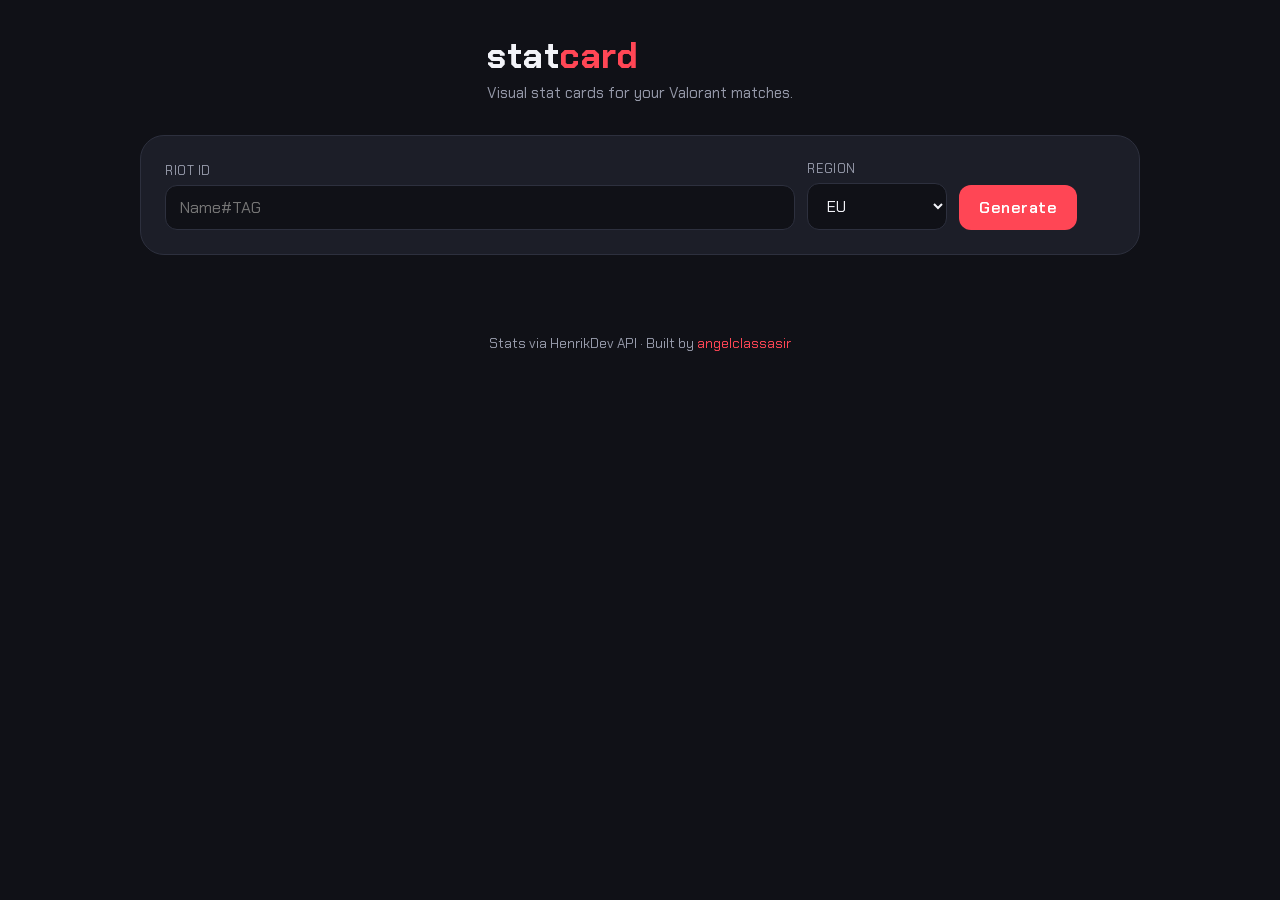
==== frontend/index.html @ bfb0b43c "feat(v2): vanilla HTML/JS/CSS frontend for the public web app" ====
<!DOCTYPE html>
<html lang="en">

<head>
    <meta charset="UTF-8" />
    <meta name="viewport" content="width=device-width, initial-scale=1.0" />
    <title>statcard — Valorant stat cards</title>
    <link rel="preconnect" href="https://fonts.googleapis.com" />
    <link rel="preconnect" href="https://fonts.gstatic.com" crossorigin />
    <link href="https://fonts.googleapis.com/css2?family=Chakra+Petch:wght@400;600;700&display=swap" rel="stylesheet" />
    <link rel="stylesheet" href="styles.css" />
</head>

<body>
    <header>
        <h1>stat<span>card</span></h1>
        <p class="subtitle">Visual stat cards for your Valorant matches.</p>
    </header>

    <main class="container">
        <form class="card-form" id="card-form" novalidate>
            <div class="field">
                <label for="riot-id">Riot ID</label>
                <input id="riot-id" name="riot-id" type="text" placeholder="Name#TAG" autocomplete="off" required />
            </div>

            <div class="field">
                <label for="region">Region</label>
                <select id="region" name="region">
                    <option value="eu" selected>EU</option>
                    <option value="na">NA</option>
                    <option value="ap">AP</option>
                    <option value="kr">KR</option>
                    <option value="br">BR</option>
                    <option value="latam">LATAM</option>
                </select>
            </div>

            <div class="field">
                <label>&nbsp;</label>
                <button type="submit" id="submit-btn">Generate</button>
            </div>

            <div class="field">
                <label>&nbsp;</label>
                <a id="download-link" hidden class="download-link" href="">⬇ Save PNG</a>
            </div>
        </form>

        <div class="preview">
            <div id="status" class="status" role="status" aria-live="polite"></div>
            <img id="preview" hidden alt="Generated stat card" />
        </div>
    </main>

    <footer>
        Stats via HenrikDev API · Built by
        <a href="https://github.com/angelclassasir" target="_blank" rel="noopener">angelclassasir</a>
    </footer>

    <script src="config.js"></script>
    <script src="app.js"></script>
</body>

</html>
---- frontend/styles.css ----
:root {
  --bg: #101117;
  --panel: #1c1e28;
  --panel-edge: #2d303e;
  --accent: #ff4655;
  --text: #f2f3f8;
  --text-muted: #969aaa;
  --win: #56c57f;
  --loss: #e3545f;
  --font: "Chakra Petch", system-ui, -apple-system, "Segoe UI", sans-serif;
}

* {
  box-sizing: border-box;
  margin: 0;
  padding: 0;
}

body {
  background: var(--bg);
  color: var(--text);
  font-family: var(--font);
  min-height: 100vh;
  display: flex;
  flex-direction: column;
  align-items: center;
  padding: 2rem 1rem;
}

h1 {
  font-size: 2.25rem;
  font-weight: 700;
  letter-spacing: 0.02em;
}

h1 span {
  color: var(--accent);
}

.subtitle {
  color: var(--text-muted);
  margin-top: 0.25rem;
  font-size: 0.95rem;
}

.container {
  width: 100%;
  max-width: 1000px;
  margin-top: 2rem;
}

.card-form {
  background: var(--panel);
  border: 1px solid var(--panel-edge);
  border-radius: 24px;
  padding: 1.5rem;
  display: grid;
  grid-template-columns: 1fr 140px 140px auto;
  gap: 0.75rem;
  align-items: end;
}

.field label {
  display: block;
  font-size: 0.8rem;
  color: var(--text-muted);
  margin-bottom: 0.35rem;
  letter-spacing: 0.04em;
  text-transform: uppercase;
}

.field input,
.field select {
  width: 100%;
  padding: 0.7rem 0.9rem;
  background: var(--bg);
  color: var(--text);
  border: 1px solid var(--panel-edge);
  border-radius: 12px;
  font-family: var(--font);
  font-size: 1rem;
  outline: none;
  transition: border-color 0.15s;
}

.field input:focus,
.field select:focus {
  border-color: var(--accent);
}

button {
  padding: 0.75rem 1.25rem;
  background: var(--accent);
  color: #fff;
  border: none;
  border-radius: 12px;
  font-family: var(--font);
  font-size: 1rem;
  font-weight: 600;
  letter-spacing: 0.03em;
  cursor: pointer;
  transition: transform 0.1s, filter 0.15s;
}

button:hover:not(:disabled) {
  filter: brightness(1.1);
}

button:active:not(:disabled) {
  transform: translateY(1px);
}

button:disabled {
  opacity: 0.6;
  cursor: not-allowed;
}

.preview {
  margin-top: 2rem;
  display: flex;
  flex-direction: column;
  align-items: center;
  gap: 1rem;
}

.preview img {
  max-width: 100%;
  height: auto;
  border-radius: 24px;
  box-shadow: 0 12px 40px rgba(0, 0, 0, 0.5);
}

.status {
  padding: 0.75rem 1rem;
  border-radius: 12px;
  font-size: 0.9rem;
  text-align: center;
  width: 100%;
  max-width: 600px;
  display: none;
}

.status.visible {
  display: block;
}

.status.error {
  background: rgba(227, 84, 95, 0.15);
  color: var(--loss);
  border: 1px solid var(--loss);
}

.status.info {
  background: rgba(255, 70, 85, 0.1);
  color: var(--accent);
  border: 1px solid var(--accent);
}

.download-link {
  color: var(--accent);
  text-decoration: none;
  font-weight: 600;
  border-bottom: 1px solid transparent;
  transition: border-color 0.15s;
}

.download-link:hover {
  border-bottom-color: var(--accent);
}

footer {
  margin-top: 3rem;
  color: var(--text-muted);
  font-size: 0.85rem;
}

footer a {
  color: var(--accent);
  text-decoration: none;
}

@media (max-width: 720px) {
  .card-form {
    grid-template-columns: 1fr;
  }

  h1 {
    font-size: 1.75rem;
  }
}
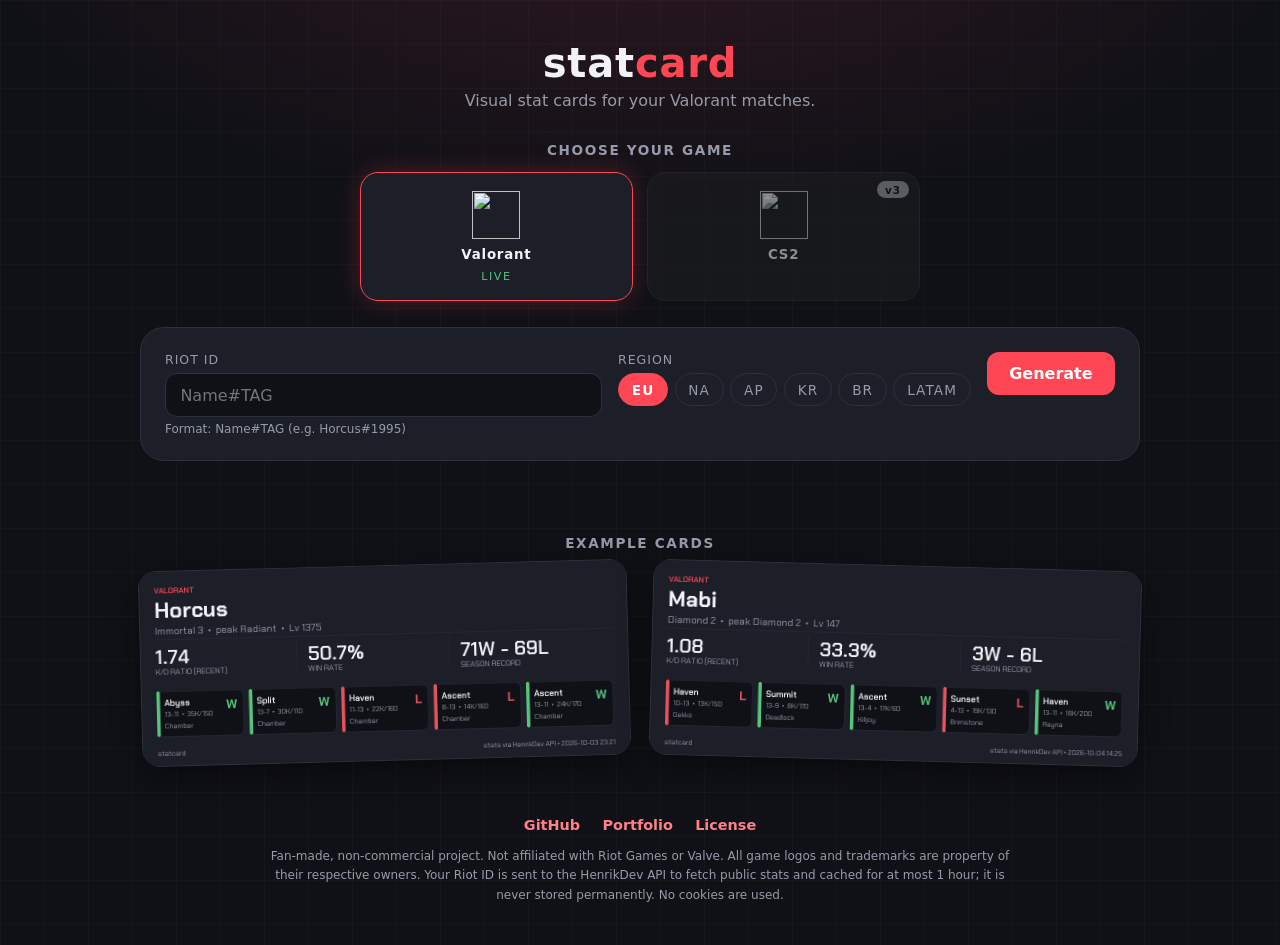
==== commit af1cf93c: "feat(v2.1): game selector, SEO/OG/404/headers, self-hosted WOFF2, a11y & UX polish" ====
--- a/frontend/index.html
+++ b/frontend/index.html
@@ -3,59 +3,122 @@
 
 <head>
     <meta charset="UTF-8" />
-    <meta name="viewport" content="width=device-width, initial-scale=1.0" />
-    <title>statcard — Valorant stat cards</title>
-    <link rel="preconnect" href="https://fonts.googleapis.com" />
-    <link rel="preconnect" href="https://fonts.gstatic.com" crossorigin />
-    <link href="https://fonts.googleapis.com/css2?family=Chakra+Petch:wght@400;600;700&display=swap" rel="stylesheet" />
+    <meta name="viewport" content="width=device-width, initial-scale=1" />
+    <title>statcard — Valorant Stat Card Generator</title>
+    <meta name="description"
+        content="Generate a polished PNG stat card for any Valorant player: rank, K/D, win rate and last matches. Free, no install, no cookies." />
+    <link rel="canonical" href="https://statcard.pages.dev/" />
+    <link rel="icon" type="image/svg+xml" href="favicon.svg" />
+    <meta name="theme-color" content="#101117" />
+
+    <!-- Open Graph -->
+    <meta property="og:type" content="website" />
+    <meta property="og:title" content="statcard — Valorant Stat Card Generator" />
+    <meta property="og:description"
+        content="Generate a polished PNG stat card for any Valorant player: rank, K/D, win rate and last matches. Free, no install, no cookies." />
+    <meta property="og:url" content="https://statcard.pages.dev/" />
+    <meta property="og:image" content="https://statcard.pages.dev/assets/og-1200x630.png" />
+    <meta property="og:image:width" content="1200" />
+    <meta property="og:image:height" content="630" />
+
+    <!-- Twitter / Discord preview -->
+    <meta name="twitter:card" content="summary_large_image" />
+    <meta name="twitter:title" content="statcard — Valorant Stat Card Generator" />
+    <meta name="twitter:description"
+        content="Generate a polished PNG stat card for any Valorant player. Free, no install, no cookies." />
+    <meta name="twitter:image" content="https://statcard.pages.dev/assets/og-1200x630.png" />
+
     <link rel="stylesheet" href="styles.css" />
 </head>
 
 <body>
-    <header>
+    <a class="skip-link" href="#main">Skip to content</a>
+
+    <header class="hero">
         <h1>stat<span>card</span></h1>
-        <p class="subtitle">Visual stat cards for your Valorant matches.</p>
+        <p class="tagline">Visual stat cards for your Valorant matches.</p>
     </header>
 
-    <main class="container">
+    <main id="main">
+        <section class="games" aria-labelledby="games-title">
+            <h2 id="games-title" class="section-title">Choose your game</h2>
+            <div class="game-tiles">
+                <button type="button" class="game-tile is-active" data-game="valorant" aria-pressed="true">
+                    <img src="assets/logo-valorant.png" alt="" width="48" height="48" aria-hidden="true" />
+                    <span class="game-name">Valorant</span>
+                    <span class="game-state">Live</span>
+                </button>
+                <button type="button" class="game-tile" data-game="cs2" disabled aria-pressed="false">
+                    <img src="assets/logo-cs2.png" alt="" width="48" height="48" aria-hidden="true" />
+                    <span class="game-name">CS2</span>
+                    <span class="game-badge">v3</span>
+                </button>
+            </div>
+        </section>
+
         <form class="card-form" id="card-form" novalidate>
             <div class="field">
                 <label for="riot-id">Riot ID</label>
-                <input id="riot-id" name="riot-id" type="text" placeholder="Name#TAG" autocomplete="off" required />
+                <input id="riot-id" name="riot-id" type="text" placeholder="Name#TAG" autocomplete="off" required
+                    aria-describedby="riot-hint" />
+                <p id="riot-hint" class="hint">Format: Name#TAG (e.g. Horcus#1995)</p>
             </div>
 
-            <div class="field">
-                <label for="region">Region</label>
-                <select id="region" name="region">
-                    <option value="eu" selected>EU</option>
-                    <option value="na">NA</option>
-                    <option value="ap">AP</option>
-                    <option value="kr">KR</option>
-                    <option value="br">BR</option>
-                    <option value="latam">LATAM</option>
-                </select>
-            </div>
+            <fieldset class="field">
+                <legend>Region</legend>
+                <div class="pills">
+                    <input type="radio" id="region-eu" name="region" value="eu" checked />
+                    <label for="region-eu">EU</label>
+                    <input type="radio" id="region-na" name="region" value="na" />
+                    <label for="region-na">NA</label>
+                    <input type="radio" id="region-ap" name="region" value="ap" />
+                    <label for="region-ap">AP</label>
+                    <input type="radio" id="region-kr" name="region" value="kr" />
+                    <label for="region-kr">KR</label>
+                    <input type="radio" id="region-br" name="region" value="br" />
+                    <label for="region-br">BR</label>
+                    <input type="radio" id="region-latam" name="region" value="latam" />
+                    <label for="region-latam">LATAM</label>
+                </div>
+            </fieldset>
 
-            <div class="field">
-                <label>&nbsp;</label>
-                <button type="submit" id="submit-btn">Generate</button>
-            </div>
-
-            <div class="field">
-                <label>&nbsp;</label>
-                <a id="download-link" hidden class="download-link" href="">⬇ Save PNG</a>
-            </div>
+            <button type="submit" id="submit-btn">Generate</button>
         </form>
 
-        <div class="preview">
-            <div id="status" class="status" role="status" aria-live="polite"></div>
-            <img id="preview" hidden alt="Generated stat card" />
-        </div>
+        <div id="status" class="status" role="status" aria-live="polite"></div>
+
+        <section class="preview" aria-label="Generated card">
+            <div id="skeleton" class="skeleton" hidden aria-hidden="true"></div>
+            <img id="preview" alt="" hidden width="1000" height="400" />
+            <a id="download-link" class="download-link" href="" hidden>⬇ Save PNG</a>
+        </section>
+
+        <section class="showcase" aria-labelledby="showcase-title">
+            <h2 id="showcase-title" class="section-title">Example cards</h2>
+            <div class="showcase-row">
+                <img src="assets/showcase-1.png"
+                    alt="Valorant stat card for Horcus: Immortal 3, K/D 1.74, 71 wins this season" width="1000"
+                    height="400" loading="lazy" />
+                <img src="assets/showcase-2.png"
+                    alt="Valorant stat card for Mabi: Diamond 2 with recent competitive matches" width="1000"
+                    height="400" loading="lazy" />
+            </div>
+        </section>
     </main>
 
     <footer>
-        Stats via HenrikDev API · Built by
-        <a href="https://github.com/angelclassasir" target="_blank" rel="noopener">angelclassasir</a>
+        <nav aria-label="Footer">
+            <a href="https://github.com/angelclassasir/statcard" target="_blank" rel="noopener">GitHub</a>
+            <a href="https://callmeangel.pages.dev" target="_blank" rel="noopener">Portfolio</a>
+            <a href="https://github.com/angelclassasir/statcard/blob/master/LICENSE" target="_blank"
+                rel="noopener">License</a>
+        </nav>
+        <p class="legal">
+            Fan-made, non-commercial project. Not affiliated with Riot Games or Valve. All game logos
+            and trademarks are property of their respective owners. Your Riot ID is sent to the
+            HenrikDev API to fetch public stats and cached for at most 1 hour; it is never stored
+            permanently. No cookies are used.
+        </p>
     </footer>
 
     <script src="config.js"></script>
--- a/frontend/styles.css
+++ b/frontend/styles.css
@@ -1,8 +1,35 @@
+/* Self-hosted fonts (SIL OFL) — no external CDNs */
+@font-face {
+  font-family: "Chakra Petch";
+  src: url("assets/fonts/ChakraPetch-Regular.woff2") format("woff2");
+  font-weight: 400;
+  font-style: normal;
+  font-display: swap;
+}
+
+@font-face {
+  font-family: "Chakra Petch";
+  src: url("assets/fonts/ChakraPetch-SemiBold.woff2") format("woff2");
+  font-weight: 600;
+  font-style: normal;
+  font-display: swap;
+}
+
+@font-face {
+  font-family: "Chakra Petch";
+  src: url("assets/fonts/ChakraPetch-Bold.woff2") format("woff2");
+  font-weight: 700;
+  font-style: normal;
+  font-display: swap;
+}
+
 :root {
   --bg: #101117;
   --panel: #1c1e28;
   --panel-edge: #2d303e;
   --accent: #ff4655;
+  --accent-text: #ff8089;
+  /* lighter red for small text: contrast >= 4.5:1 */
   --text: #f2f3f8;
   --text-muted: #969aaa;
   --win: #56c57f;
@@ -17,18 +44,49 @@
 }
 
 body {
-  background: var(--bg);
+  background:
+    radial-gradient(1100px 520px at 50% -12%, rgba(255, 70, 85, 0.14), transparent 62%),
+    linear-gradient(rgba(242, 243, 248, 0.025) 1px, transparent 1px),
+    linear-gradient(90deg, rgba(242, 243, 248, 0.025) 1px, transparent 1px),
+    var(--bg);
+  background-size: auto, 44px 44px, 44px 44px, auto;
   color: var(--text);
   font-family: var(--font);
   min-height: 100vh;
   display: flex;
   flex-direction: column;
   align-items: center;
-  padding: 2rem 1rem;
+  padding: 2.5rem 1rem;
+}
+
+/* --- Accessibility helpers --- */
+.skip-link {
+  position: absolute;
+  left: -9999px;
+  top: 0;
+  background: var(--accent);
+  color: #fff;
+  padding: 0.6rem 1rem;
+  border-radius: 0 0 12px 0;
+  z-index: 10;
+}
+
+.skip-link:focus {
+  left: 0;
+}
+
+:focus-visible {
+  outline: 3px solid var(--accent-text);
+  outline-offset: 2px;
+}
+
+/* --- Hero --- */
+.hero {
+  text-align: center;
 }
 
 h1 {
-  font-size: 2.25rem;
+  font-size: 2.5rem;
   font-weight: 700;
   letter-spacing: 0.02em;
 }
@@ -37,41 +95,126 @@
   color: var(--accent);
 }
 
-.subtitle {
-  color: var(--text-muted);
-  margin-top: 0.25rem;
-  font-size: 0.95rem;
-}
-
-.container {
+.tagline {
+  color: var(--text-muted);
+  margin-top: 0.3rem;
+}
+
+.section-title {
+  font-size: 0.85rem;
+  font-weight: 600;
+  letter-spacing: 0.12em;
+  text-transform: uppercase;
+  color: var(--text-muted);
+  text-align: center;
+  margin-bottom: 0.9rem;
+}
+
+main {
   width: 100%;
   max-width: 1000px;
+}
+
+/* --- Game selector --- */
+.games {
   margin-top: 2rem;
 }
 
+.game-tiles {
+  display: grid;
+  grid-template-columns: 1fr 1fr;
+  gap: 0.9rem;
+  max-width: 560px;
+  margin: 0 auto;
+}
+
+.game-tile {
+  position: relative;
+  display: flex;
+  flex-direction: column;
+  align-items: center;
+  gap: 0.5rem;
+  padding: 1.1rem 1rem;
+  background: var(--panel);
+  border: 1px solid var(--panel-edge);
+  border-radius: 18px;
+  color: var(--text);
+  font-family: var(--font);
+  cursor: pointer;
+  transition: border-color 0.15s, transform 0.15s;
+}
+
+.game-tile:hover:not(:disabled) {
+  transform: translateY(-2px);
+  border-color: var(--accent);
+}
+
+.game-tile.is-active {
+  border-color: var(--accent);
+  box-shadow: 0 0 24px rgba(255, 70, 85, 0.25);
+}
+
+.game-tile:disabled {
+  cursor: not-allowed;
+  opacity: 0.55;
+  filter: grayscale(0.7);
+}
+
+.game-name {
+  font-weight: 600;
+  letter-spacing: 0.06em;
+}
+
+.game-state {
+  font-size: 0.7rem;
+  letter-spacing: 0.14em;
+  text-transform: uppercase;
+  color: var(--win);
+}
+
+.game-badge {
+  position: absolute;
+  top: 8px;
+  right: 10px;
+  font-size: 0.65rem;
+  font-weight: 700;
+  letter-spacing: 0.1em;
+  color: var(--bg);
+  background: var(--text-muted);
+  border-radius: 999px;
+  padding: 0.15rem 0.5rem;
+}
+
+/* --- Form --- */
 .card-form {
+  margin-top: 1.6rem;
   background: var(--panel);
   border: 1px solid var(--panel-edge);
   border-radius: 24px;
   padding: 1.5rem;
   display: grid;
-  grid-template-columns: 1fr 140px 140px auto;
-  gap: 0.75rem;
-  align-items: end;
-}
-
-.field label {
+  grid-template-columns: 1fr auto auto;
+  gap: 1rem;
+  align-items: start;
+}
+
+.field {
+  border: none;
+}
+
+.field label,
+.field legend {
   display: block;
-  font-size: 0.8rem;
-  color: var(--text-muted);
-  margin-bottom: 0.35rem;
-  letter-spacing: 0.04em;
+  font-size: 0.78rem;
+  color: var(--text-muted);
+  margin-bottom: 0.4rem;
+  letter-spacing: 0.08em;
   text-transform: uppercase;
 }
 
-.field input,
-.field select {
+.field input[type="text"] {
   width: 100%;
+  min-width: 240px;
   padding: 0.7rem 0.9rem;
   background: var(--bg);
   color: var(--text);
@@ -83,13 +226,63 @@
   transition: border-color 0.15s;
 }
 
-.field input:focus,
-.field select:focus {
+.field input[type="text"]:focus {
   border-color: var(--accent);
 }
 
-button {
-  padding: 0.75rem 1.25rem;
+.field input[type="text"].is-valid {
+  border-color: var(--win);
+}
+
+.field input[type="text"].is-invalid {
+  border-color: var(--loss);
+}
+
+.hint {
+  margin-top: 0.35rem;
+  font-size: 0.75rem;
+  color: var(--text-muted);
+}
+
+/* Region pills (radios visually hidden but keyboard-accessible) */
+.pills {
+  display: flex;
+  flex-wrap: wrap;
+  gap: 0.4rem;
+}
+
+.pills input {
+  position: absolute;
+  opacity: 0;
+  width: 1px;
+  height: 1px;
+}
+
+.pills label {
+  display: inline-block;
+  padding: 0.45rem 0.8rem;
+  border: 1px solid var(--panel-edge);
+  border-radius: 999px;
+  color: var(--text-muted);
+  font-size: 0.85rem;
+  cursor: pointer;
+  transition: all 0.15s;
+}
+
+.pills input:checked+label {
+  background: var(--accent);
+  border-color: var(--accent);
+  color: #fff;
+  font-weight: 600;
+}
+
+.pills input:focus-visible+label {
+  outline: 3px solid var(--accent-text);
+  outline-offset: 2px;
+}
+
+button[type="submit"] {
+  padding: 0.75rem 1.4rem;
   background: var(--accent);
   color: #fff;
   border: none;
@@ -97,94 +290,235 @@
   font-family: var(--font);
   font-size: 1rem;
   font-weight: 600;
-  letter-spacing: 0.03em;
   cursor: pointer;
-  transition: transform 0.1s, filter 0.15s;
-}
-
-button:hover:not(:disabled) {
-  filter: brightness(1.1);
-}
-
-button:active:not(:disabled) {
+  transition: filter 0.15s, transform 0.1s;
+}
+
+button[type="submit"]:hover:not(:disabled) {
+  filter: brightness(1.12);
+}
+
+button[type="submit"]:active:not(:disabled) {
   transform: translateY(1px);
 }
 
-button:disabled {
+button[type="submit"]:disabled {
   opacity: 0.6;
   cursor: not-allowed;
 }
 
+/* --- Status --- */
+.status {
+  margin: 1.2rem auto 0;
+  padding: 0.75rem 1rem;
+  border-radius: 12px;
+  font-size: 0.9rem;
+  text-align: center;
+  max-width: 640px;
+  display: none;
+}
+
+.status.visible {
+  display: block;
+  animation: slideIn 0.25s ease-out;
+}
+
+.status.error {
+  background: rgba(227, 84, 95, 0.14);
+  color: #ff9aa2;
+  border: 1px solid var(--loss);
+}
+
+.status.info {
+  background: rgba(86, 197, 127, 0.12);
+  color: #9fe0b6;
+  border: 1px solid var(--win);
+}
+
+.status.warn {
+  background: rgba(255, 70, 85, 0.1);
+  color: var(--accent-text);
+  border: 1px solid var(--accent);
+}
+
+/* --- Preview + skeleton --- */
 .preview {
-  margin-top: 2rem;
+  margin-top: 1.6rem;
   display: flex;
   flex-direction: column;
   align-items: center;
   gap: 1rem;
 }
 
+.skeleton {
+  width: 100%;
+  max-width: 1000px;
+  aspect-ratio: 1000 / 400;
+  border-radius: 24px;
+  background: linear-gradient(100deg, var(--panel) 40%, #262936 50%, var(--panel) 60%);
+  background-size: 200% 100%;
+  animation: shimmer 1.3s infinite linear;
+}
+
 .preview img {
   max-width: 100%;
   height: auto;
   border-radius: 24px;
-  box-shadow: 0 12px 40px rgba(0, 0, 0, 0.5);
-}
-
-.status {
-  padding: 0.75rem 1rem;
-  border-radius: 12px;
+  box-shadow: 0 14px 44px rgba(0, 0, 0, 0.55);
+}
+
+.preview img.enter {
+  animation: cardIn 0.45s ease-out;
+}
+
+.download-link {
+  color: var(--accent-text);
+  text-decoration: none;
+  font-weight: 600;
+}
+
+.download-link:hover {
+  text-decoration: underline;
+}
+
+/* --- Showcase --- */
+.showcase {
+  margin-top: 3rem;
+}
+
+.showcase-row {
+  display: grid;
+  grid-template-columns: 1fr 1fr;
+  gap: 1.4rem;
+}
+
+.showcase-row img {
+  width: 100%;
+  height: auto;
+  border-radius: 18px;
+  box-shadow: 0 10px 30px rgba(0, 0, 0, 0.45);
+  transition: transform 0.25s ease;
+}
+
+.showcase-row img:first-child {
+  transform: rotate(-1.5deg);
+}
+
+.showcase-row img:last-child {
+  transform: rotate(1.5deg);
+}
+
+.showcase-row img:hover {
+  transform: rotate(0deg) scale(1.02);
+}
+
+/* --- Footer --- */
+footer {
+  margin-top: 3.5rem;
+  max-width: 760px;
+  text-align: center;
+}
+
+footer nav {
+  display: flex;
+  justify-content: center;
+  gap: 1.4rem;
+  margin-bottom: 0.9rem;
+}
+
+footer nav a {
+  color: var(--accent-text);
+  text-decoration: none;
+  font-weight: 600;
   font-size: 0.9rem;
+}
+
+footer nav a:hover {
+  text-decoration: underline;
+}
+
+.legal {
+  color: var(--text-muted);
+  font-size: 0.75rem;
+  line-height: 1.6;
+}
+
+/* --- 404 page --- */
+.notfound {
   text-align: center;
-  width: 100%;
-  max-width: 600px;
-  display: none;
-}
-
-.status.visible {
-  display: block;
-}
-
-.status.error {
-  background: rgba(227, 84, 95, 0.15);
-  color: var(--loss);
-  border: 1px solid var(--loss);
-}
-
-.status.info {
-  background: rgba(255, 70, 85, 0.1);
-  color: var(--accent);
-  border: 1px solid var(--accent);
-}
-
-.download-link {
-  color: var(--accent);
-  text-decoration: none;
-  font-weight: 600;
-  border-bottom: 1px solid transparent;
-  transition: border-color 0.15s;
-}
-
-.download-link:hover {
-  border-bottom-color: var(--accent);
-}
-
-footer {
-  margin-top: 3rem;
-  color: var(--text-muted);
-  font-size: 0.85rem;
-}
-
-footer a {
-  color: var(--accent);
-  text-decoration: none;
-}
-
-@media (max-width: 720px) {
+  margin-top: 4rem;
+}
+
+.notfound h1 {
+  font-size: 3rem;
+}
+
+.notfound p {
+  color: var(--text-muted);
+  margin: 1rem 0 1.6rem;
+}
+
+.notfound a {
+  color: var(--accent-text);
+  font-weight: 600;
+}
+
+/* --- Animations --- */
+@keyframes shimmer {
+  from {
+    background-position: 200% 0;
+  }
+
+  to {
+    background-position: -200% 0;
+  }
+}
+
+@keyframes cardIn {
+  from {
+    opacity: 0;
+    transform: translateY(18px) scale(0.97);
+  }
+
+  to {
+    opacity: 1;
+    transform: translateY(0) scale(1);
+  }
+}
+
+@keyframes slideIn {
+  from {
+    opacity: 0;
+    transform: translateY(-6px);
+  }
+
+  to {
+    opacity: 1;
+    transform: translateY(0);
+  }
+}
+
+@media (prefers-reduced-motion: reduce) {
+
+  *,
+  *::before,
+  *::after {
+    animation: none !important;
+    transition: none !important;
+  }
+}
+
+/* --- Responsive --- */
+@media (max-width: 760px) {
   .card-form {
     grid-template-columns: 1fr;
   }
 
+  .showcase-row {
+    grid-template-columns: 1fr;
+  }
+
   h1 {
-    font-size: 1.75rem;
+    font-size: 2rem;
   }
 }
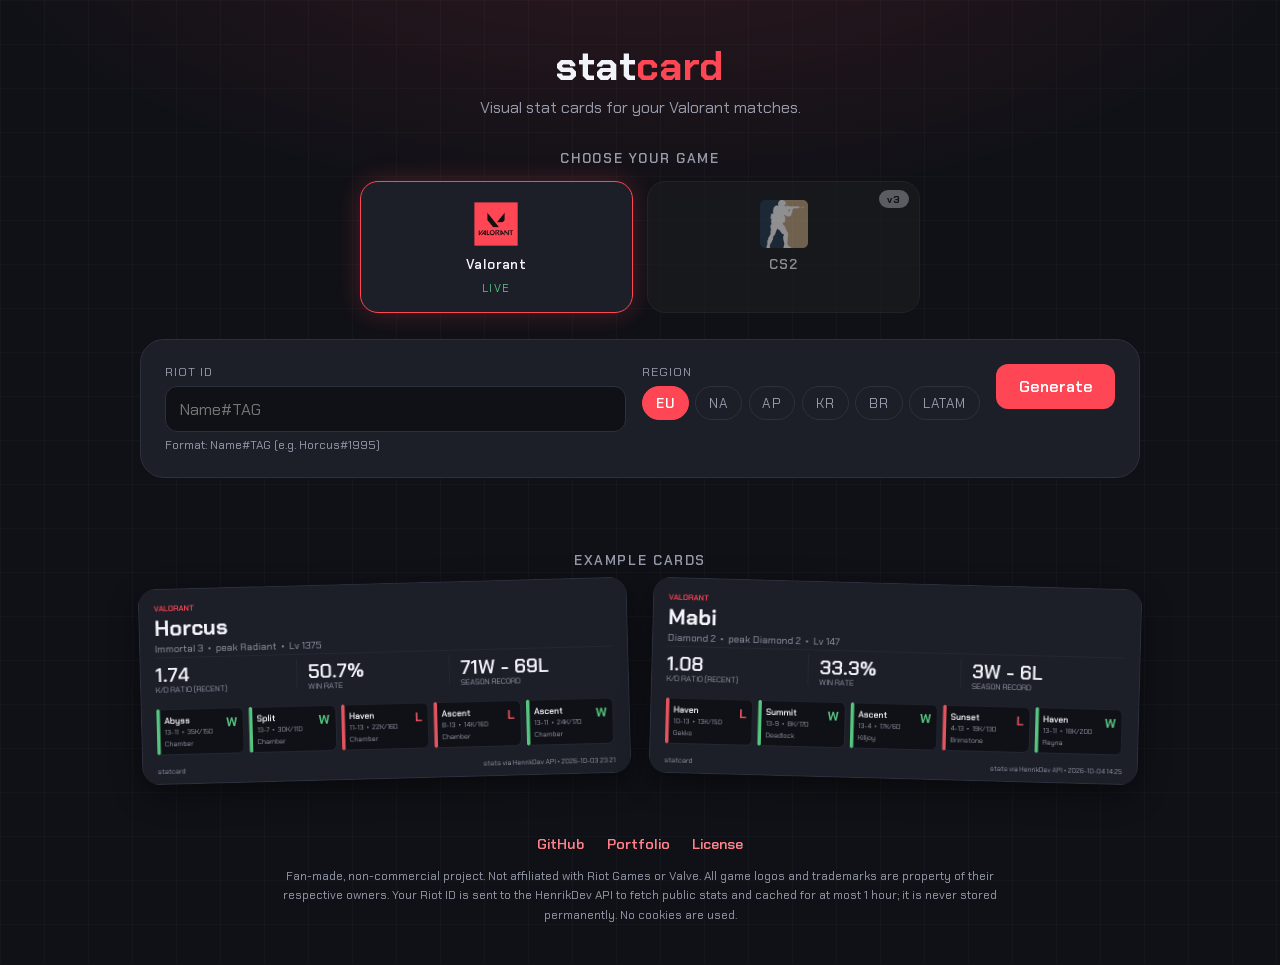
==== commit 8dc1434c: "fix(v2.2): harden error mapping, cache, rate limits and repo hygiene Backend - raise typed provider " ====
--- a/frontend/index.html
+++ b/frontend/index.html
@@ -10,6 +10,8 @@
     <link rel="canonical" href="https://statcard.pages.dev/" />
     <link rel="icon" type="image/svg+xml" href="favicon.svg" />
     <meta name="theme-color" content="#101117" />
+    <meta name="color-scheme" content="dark" />
+    <meta name="robots" content="index,follow" />
 
     <!-- Open Graph -->
     <meta property="og:type" content="website" />
@@ -59,7 +61,8 @@
         <form class="card-form" id="card-form" novalidate>
             <div class="field">
                 <label for="riot-id">Riot ID</label>
-                <input id="riot-id" name="riot-id" type="text" placeholder="Name#TAG" autocomplete="off" required
+                <input id="riot-id" name="riot-id" type="text" placeholder="Name#TAG" autocomplete="off"
+                    autocapitalize="off" autocorrect="off" spellcheck="false" maxlength="24" required
                     aria-describedby="riot-hint" />
                 <p id="riot-hint" class="hint">Format: Name#TAG (e.g. Horcus#1995)</p>
             </div>
@@ -87,7 +90,8 @@
 
         <div id="status" class="status" role="status" aria-live="polite"></div>
 
-        <section class="preview" aria-label="Generated card">
+        <section class="preview" aria-label="Generated card" aria-busy="false">
+            <noscript><p class="noscript">Enable JavaScript to generate your card.</p></noscript>
             <div id="skeleton" class="skeleton" hidden aria-hidden="true"></div>
             <img id="preview" alt="" hidden width="1000" height="400" />
             <a id="download-link" class="download-link" href="" hidden>⬇ Save PNG</a>
--- a/frontend/styles.css
+++ b/frontend/styles.css
@@ -1,7 +1,7 @@
 /* Self-hosted fonts (SIL OFL) — no external CDNs */
 @font-face {
   font-family: "Chakra Petch";
-  src: url("assets/fonts/ChakraPetch-Regular.woff2") format("woff2");
+  src: url("assets/fonts/ChakraPetch-Regular.ttf") format("truetype");
   font-weight: 400;
   font-style: normal;
   font-display: swap;
@@ -9,7 +9,7 @@
 
 @font-face {
   font-family: "Chakra Petch";
-  src: url("assets/fonts/ChakraPetch-SemiBold.woff2") format("woff2");
+  src: url("assets/fonts/ChakraPetch-SemiBold.ttf") format("truetype");
   font-weight: 600;
   font-style: normal;
   font-display: swap;
@@ -17,7 +17,7 @@
 
 @font-face {
   font-family: "Chakra Petch";
-  src: url("assets/fonts/ChakraPetch-Bold.woff2") format("woff2");
+  src: url("assets/fonts/ChakraPetch-Bold.ttf") format("truetype");
   font-weight: 700;
   font-style: normal;
   font-display: swap;
@@ -350,6 +350,11 @@
   gap: 1rem;
 }
 
+.noscript {
+  color: var(--text-muted);
+  text-align: center;
+}
+
 .skeleton {
   width: 100%;
   max-width: 1000px;
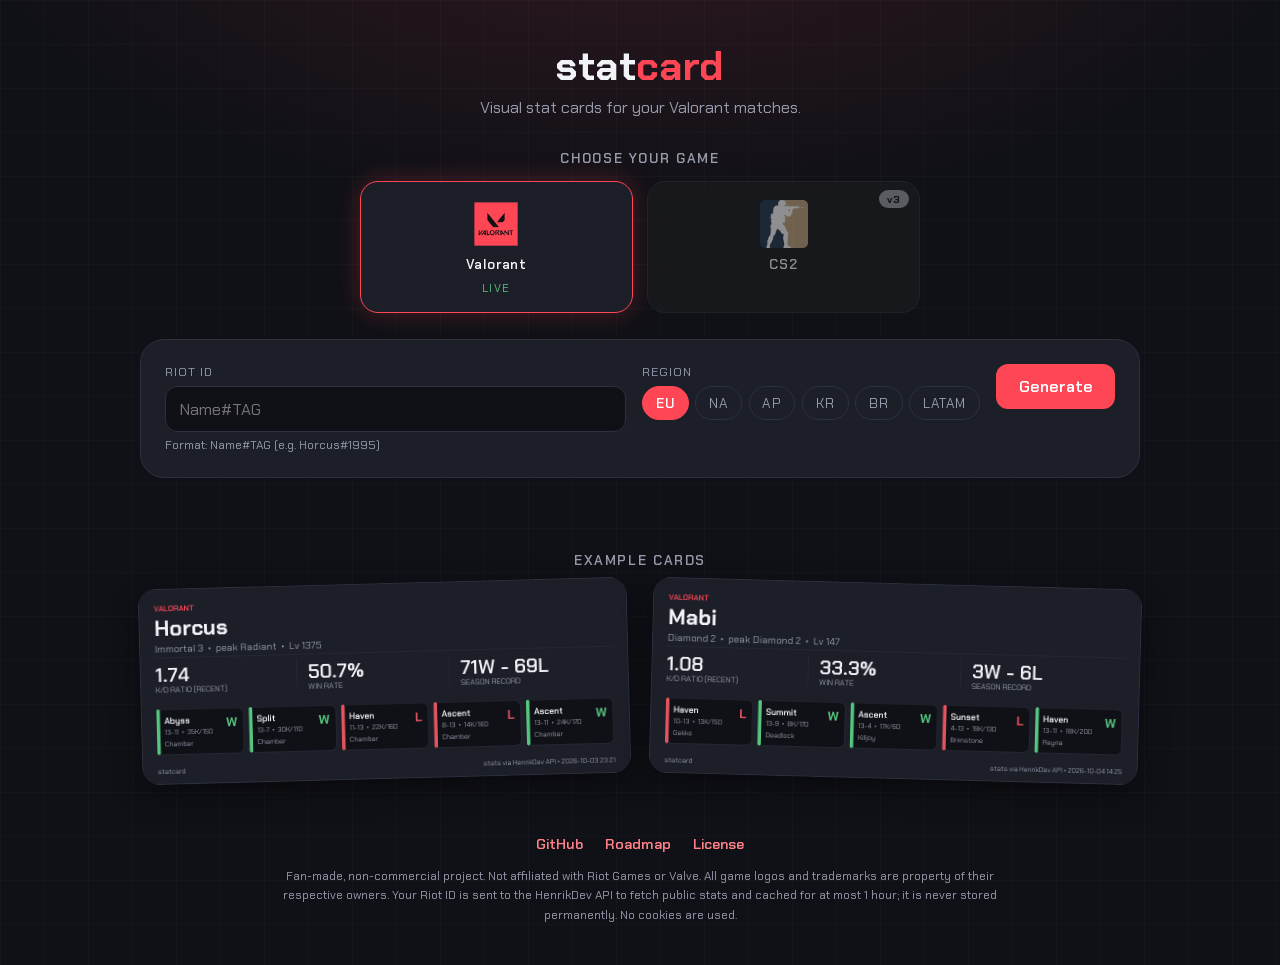
==== commit 4569f386: "fix(web): replace dead portfolio link with the roadmap callmeangel.pages.dev no longer resolves and " ====
--- a/frontend/index.html
+++ b/frontend/index.html
@@ -113,7 +113,7 @@
     <footer>
         <nav aria-label="Footer">
             <a href="https://github.com/angelclassasir/statcard" target="_blank" rel="noopener">GitHub</a>
-            <a href="https://callmeangel.pages.dev" target="_blank" rel="noopener">Portfolio</a>
+            <a href="https://github.com/angelclassasir/statcard#roadmap" target="_blank" rel="noopener">Roadmap</a>
             <a href="https://github.com/angelclassasir/statcard/blob/master/LICENSE" target="_blank"
                 rel="noopener">License</a>
         </nav>
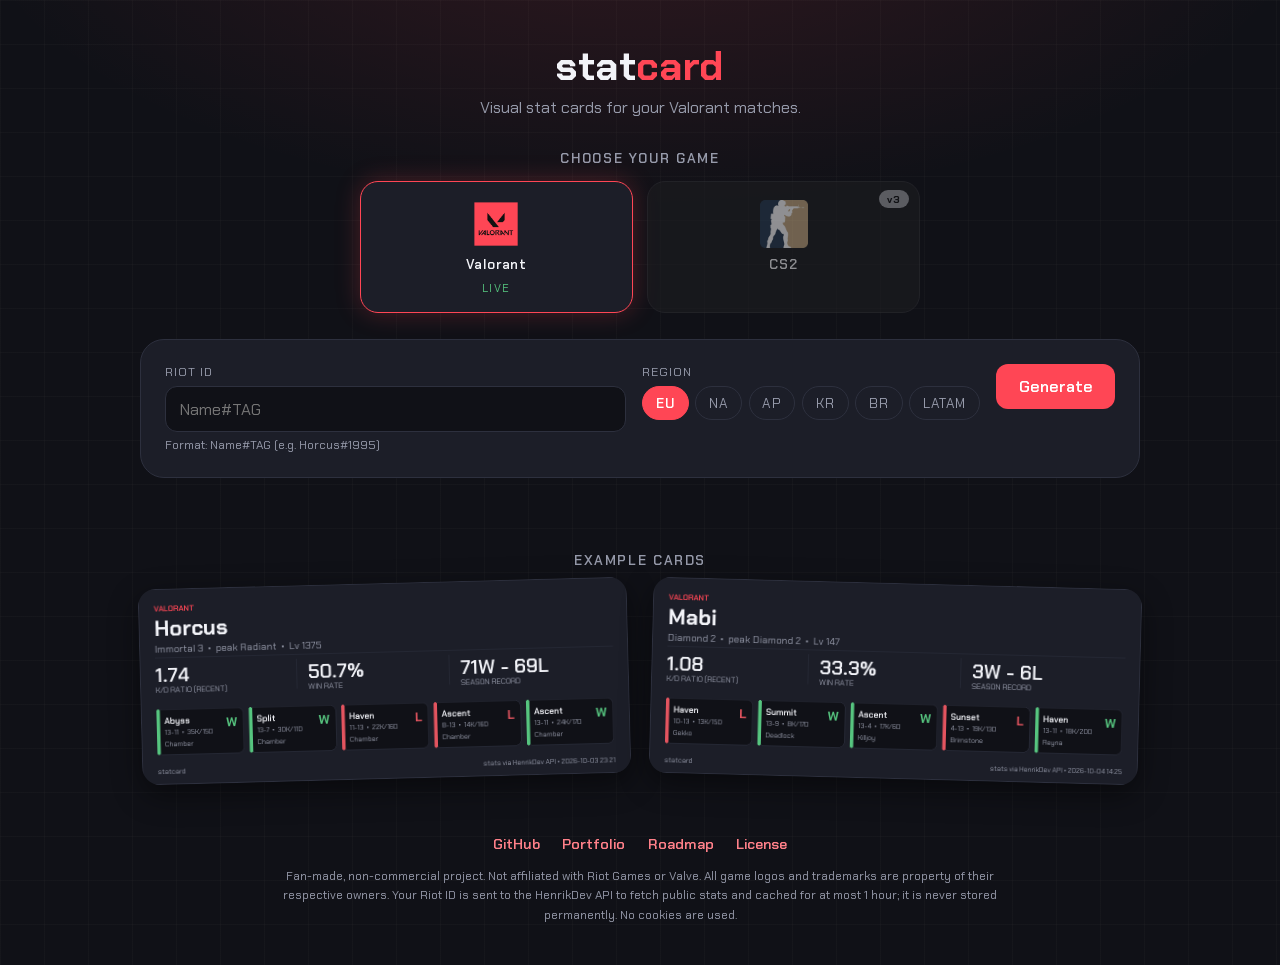
==== commit 87a2602b: "docs: restore portfolio link in footer and READMEs" ====
--- a/frontend/index.html
+++ b/frontend/index.html
@@ -113,6 +113,7 @@
     <footer>
         <nav aria-label="Footer">
             <a href="https://github.com/angelclassasir/statcard" target="_blank" rel="noopener">GitHub</a>
+            <a href="https://callmeangel.pages.dev/" target="_blank" rel="noopener">Portfolio</a>
             <a href="https://github.com/angelclassasir/statcard#roadmap" target="_blank" rel="noopener">Roadmap</a>
             <a href="https://github.com/angelclassasir/statcard/blob/master/LICENSE" target="_blank"
                 rel="noopener">License</a>
